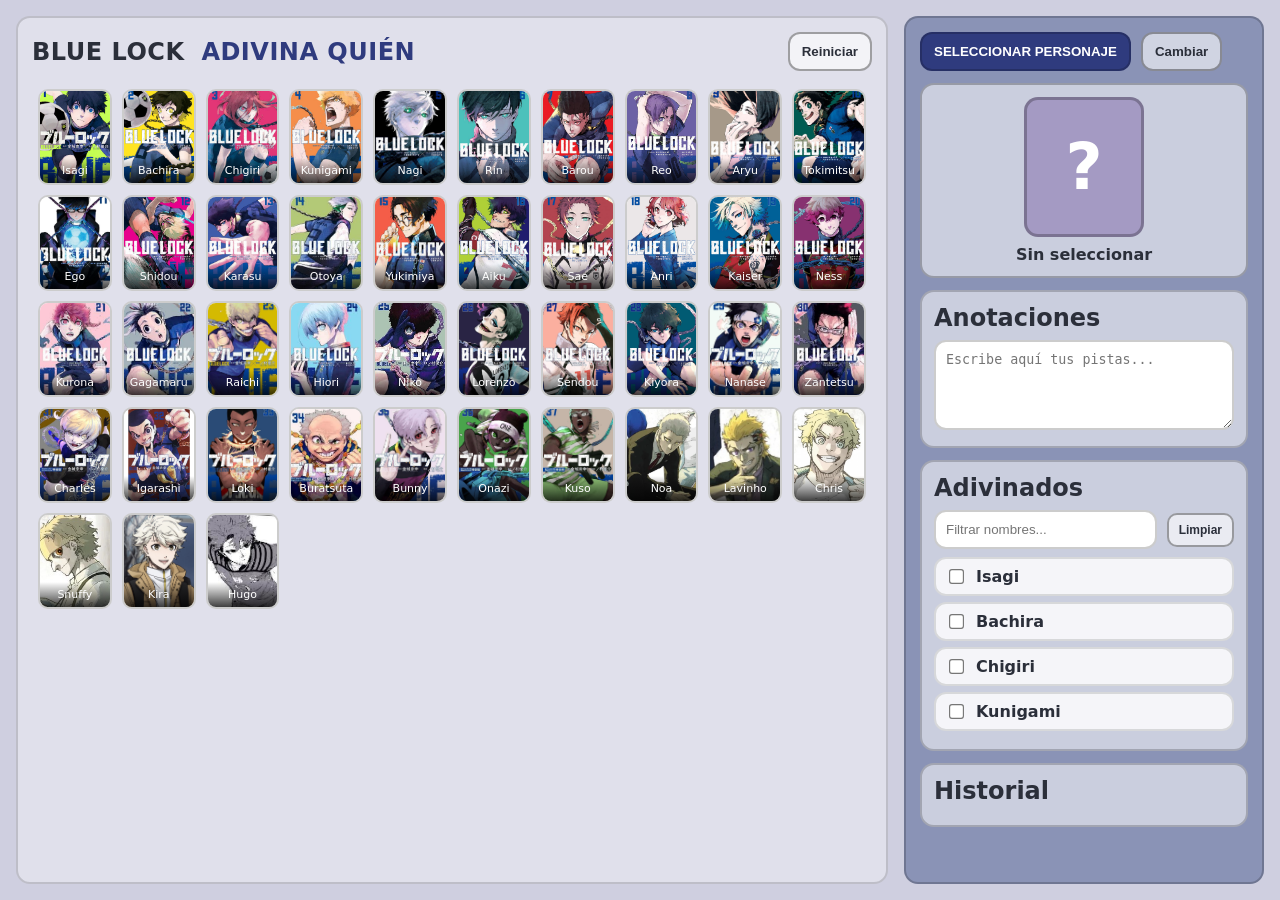
==== index.html @ eac68816 "Rename Index.html to index.html Nombre index" ====
<!DOCTYPE html>
<html lang="es">
<head>
  <meta charset="UTF-8" />
  <meta name="viewport" content="width=device-width, initial-scale=1.0"/>
  <title>Blue Lock - Adivina Quién</title>
  <link rel="stylesheet" href="styles.css" />
</head>
<body>
  <main class="layout">
    <!-- IZQUIERDA: TABLERO -->
    <section class="board">
      <header class="board__header">
        <h1 class="title">Blue Lock <span>Adivina Quién</span></h1>

        <div class="board__actions">
          <button id="btnReset" class="btn btn--ghost">Reiniciar</button>
        </div>
      </header>

      <div class="grid" id="gridCharacters">
        <!-- Se llena desde app.js -->
      </div>
    </section>

    <!-- DERECHA: PANEL -->
    <aside class="panel">
      <div class="panel__top">
        <div class="panel__row">
          <button id="btnPickRandom" class="btn btn--primary">SELECCIONAR PERSONAJE</button>
          <button id="btnChangeRandom" class="btn btn--ghost" title="Cambiar aleatorio">Cambiar</button>
        </div>

        <div class="mystery" id="mysteryBox">
          <div class="mystery__inner" id="mysteryInner">
            <span class="mystery__q">?</span>
          </div>
          <div class="mystery__name" id="mysteryName">Sin seleccionar</div>
        </div>
      </div>

      <section class="card">
        <h2 class="card__title">Anotaciones</h2>
        <textarea id="notes" class="textarea" placeholder="Escribe aquí tus pistas..."></textarea>
      </section>

      <section class="card">
        <h2 class="card__title">Adivinados</h2>

        <div class="tools">
          <input id="searchGuessed" class="input" type="text" placeholder="Filtrar nombres..." />
          <button id="btnClearGuessed" class="btn btn--ghost btn--small">Limpiar</button>
        </div>

        <ul id="guessedList" class="list">
          <!-- Se llena desde app.js -->
        </ul>
      </section>

      <section class="card">
        <h2 class="card__title">Historial</h2>
        <ul id="historyList" class="list list--history"></ul>
      </section>
    </aside>
  </main>

  <script src="app.js"></script>
</body>
</html>
---- styles.css ----
:root{
    --bg:#cfcfe0;
    --panel:#8a93b6;
    --card:#ffffff;
    --ink:#2b2f3a;
    --muted:#6a738a;
    --border:#2f3240;
    --accent:#2f3b7e;
    --accent2:#5e3b92;
  }
  
  *{ box-sizing:border-box; }
  body{
    margin:0;
    font-family: system-ui, -apple-system, Segoe UI, Roboto, Arial, sans-serif;
    background: var(--bg);
    color: var(--ink);
  }
  
  .layout{
    display:grid;
    grid-template-columns: 1fr 360px;
    gap:16px;
    padding:16px;
    min-height:100vh;
  }
  
  .board{
    background: rgba(255,255,255,.35);
    border: 2px solid rgba(0,0,0,.15);
    border-radius: 14px;
    padding: 14px;
  }
  
  .board__header{
    display:flex;
    align-items:center;
    justify-content:space-between;
    gap:12px;
    margin-bottom:12px;
  }
  
  .title{
    margin:0;
    font-weight:900;
    letter-spacing:.5px;
    text-transform:uppercase;
  }
  .title span{
    font-weight:700;
    color: var(--accent);
    margin-left:8px;
  }
  
  .board__actions{
    display:flex;
    gap:10px;
  }
  
  /* GRID */
  .grid{
    display:grid;
    grid-template-columns: repeat(auto-fill, minmax(72px, 1fr));
    gap:10px;
    padding:6px;
  }
  
  .char{
    position:relative;
    border-radius:10px;
    overflow:hidden;
    border: 2px solid rgba(0,0,0,.2);
    background:#fff;
    cursor:pointer;
    user-select:none;
    transition: transform .08s ease;
  }
  .char:hover{ transform: translateY(-2px); }
  
  .char img{
    width:100%;
    height:92px;
    object-fit:cover;
    display:block;
  }
  
  .char__label{
    position:absolute;
    left:0; right:0; bottom:0;
    padding:6px 6px;
    font-size:11px;
    background: linear-gradient(to top, rgba(0,0,0,.75), rgba(0,0,0,0));
    color:#fff;
    text-align:center;
  }
  
  /* SELECCIONADO (oscurecido) */
  .char.selected::after{
    content:"";
    position:absolute;
    inset:0;
    background: rgba(0,0,0,.55);
  }
  .char.selected::before{
    content:"✓";
    position:absolute;
    top:6px;
    right:6px;
    width:22px;
    height:22px;
    display:grid;
    place-items:center;
    border-radius:999px;
    background: rgba(255,255,255,.95);
    color:#111;
    font-weight:900;
    z-index:2;
  }
  .char.selected .char__label{ z-index:2; position:absolute; }
  
  /* PANEL */
  .panel{
    background: var(--panel);
    border-radius: 14px;
    padding: 14px;
    border: 2px solid rgba(0,0,0,.2);
    display:flex;
    flex-direction:column;
    gap:12px;
  }
  
  .panel__row{
    display:flex;
    gap:10px;
    align-items:center;
  }
  
  .btn{
    border:2px solid rgba(0,0,0,.35);
    background:#fff;
    color:var(--ink);
    border-radius: 12px;
    padding:10px 12px;
    font-weight:800;
    cursor:pointer;
  }
  .btn--primary{
    background: var(--accent);
    color:#fff;
    border-color: rgba(0,0,0,.2);
  }
  .btn--ghost{
    background: rgba(255,255,255,.6);
  }
  .btn--small{
    padding:8px 10px;
    border-radius:10px;
    font-size:12px;
  }
  
  .mystery{
    margin-top:12px;
    background: rgba(255,255,255,.55);
    border: 2px solid rgba(0,0,0,.25);
    border-radius: 14px;
    padding: 12px;
    text-align:center;
  }
  .mystery__inner{
    width:120px;
    height:140px;
    margin: 0 auto 8px;
    border-radius: 14px;
    border: 3px solid rgba(0,0,0,.25);
    background: rgba(94,59,146,.35);
    display:grid;
    place-items:center;
    overflow:hidden;
  }
  .mystery__q{
    font-size:64px;
    font-weight:900;
    color:#fff;
  }
  .mystery__inner img{
    width:100%;
    height:100%;
    object-fit:cover;
    display:block;
  }
  .mystery__name{
    font-weight:900;
    color: var(--ink);
  }
  
  /* CARDS */
  .card{
    background: rgba(255,255,255,.55);
    border: 2px solid rgba(0,0,0,.2);
    border-radius: 14px;
    padding: 12px;
  }
  .card__title{
    margin:0 0 8px;
    font-weight:900;
  }
  
  .textarea{
    width:100%;
    min-height:90px;
    resize:vertical;
    border-radius:12px;
    border:2px solid rgba(0,0,0,.2);
    padding:10px;
    outline:none;
  }
  
  .tools{
    display:flex;
    gap:10px;
    align-items:center;
    margin-bottom:8px;
  }
  .input{
    flex:1;
    border-radius:12px;
    border:2px solid rgba(0,0,0,.2);
    padding:10px;
    outline:none;
  }
  
  /* LISTAS */
  .list{
    margin:0;
    padding:0;
    list-style:none;
    max-height:180px;
    overflow:auto;
    display:flex;
    flex-direction:column;
    gap:6px;
  }
  
  .list li{
    background: rgba(255,255,255,.8);
    border: 2px solid rgba(0,0,0,.12);
    border-radius: 12px;
    padding: 8px 10px;
    display:flex;
    align-items:center;
    justify-content:space-between;
    gap:10px;
  }
  
  .list li small{ color: var(--muted); }
  
  .guessed-item{
    display:flex;
    align-items:center;
    gap:10px;
    width:100%;
  }
  .guessed-item label{
    font-weight:800;
    cursor:pointer;
  }
  .guessed-item input{
    transform: scale(1.15);
  }
  .list--history li{
    justify-content:flex-start;
  }
  .badge{
    margin-left:auto;
    font-size:12px;
    font-weight:900;
    color: var(--accent2);
  }
  @media (max-width: 980px){
    .layout{ grid-template-columns:1fr; }
    .panel{ order:-1; }
  }
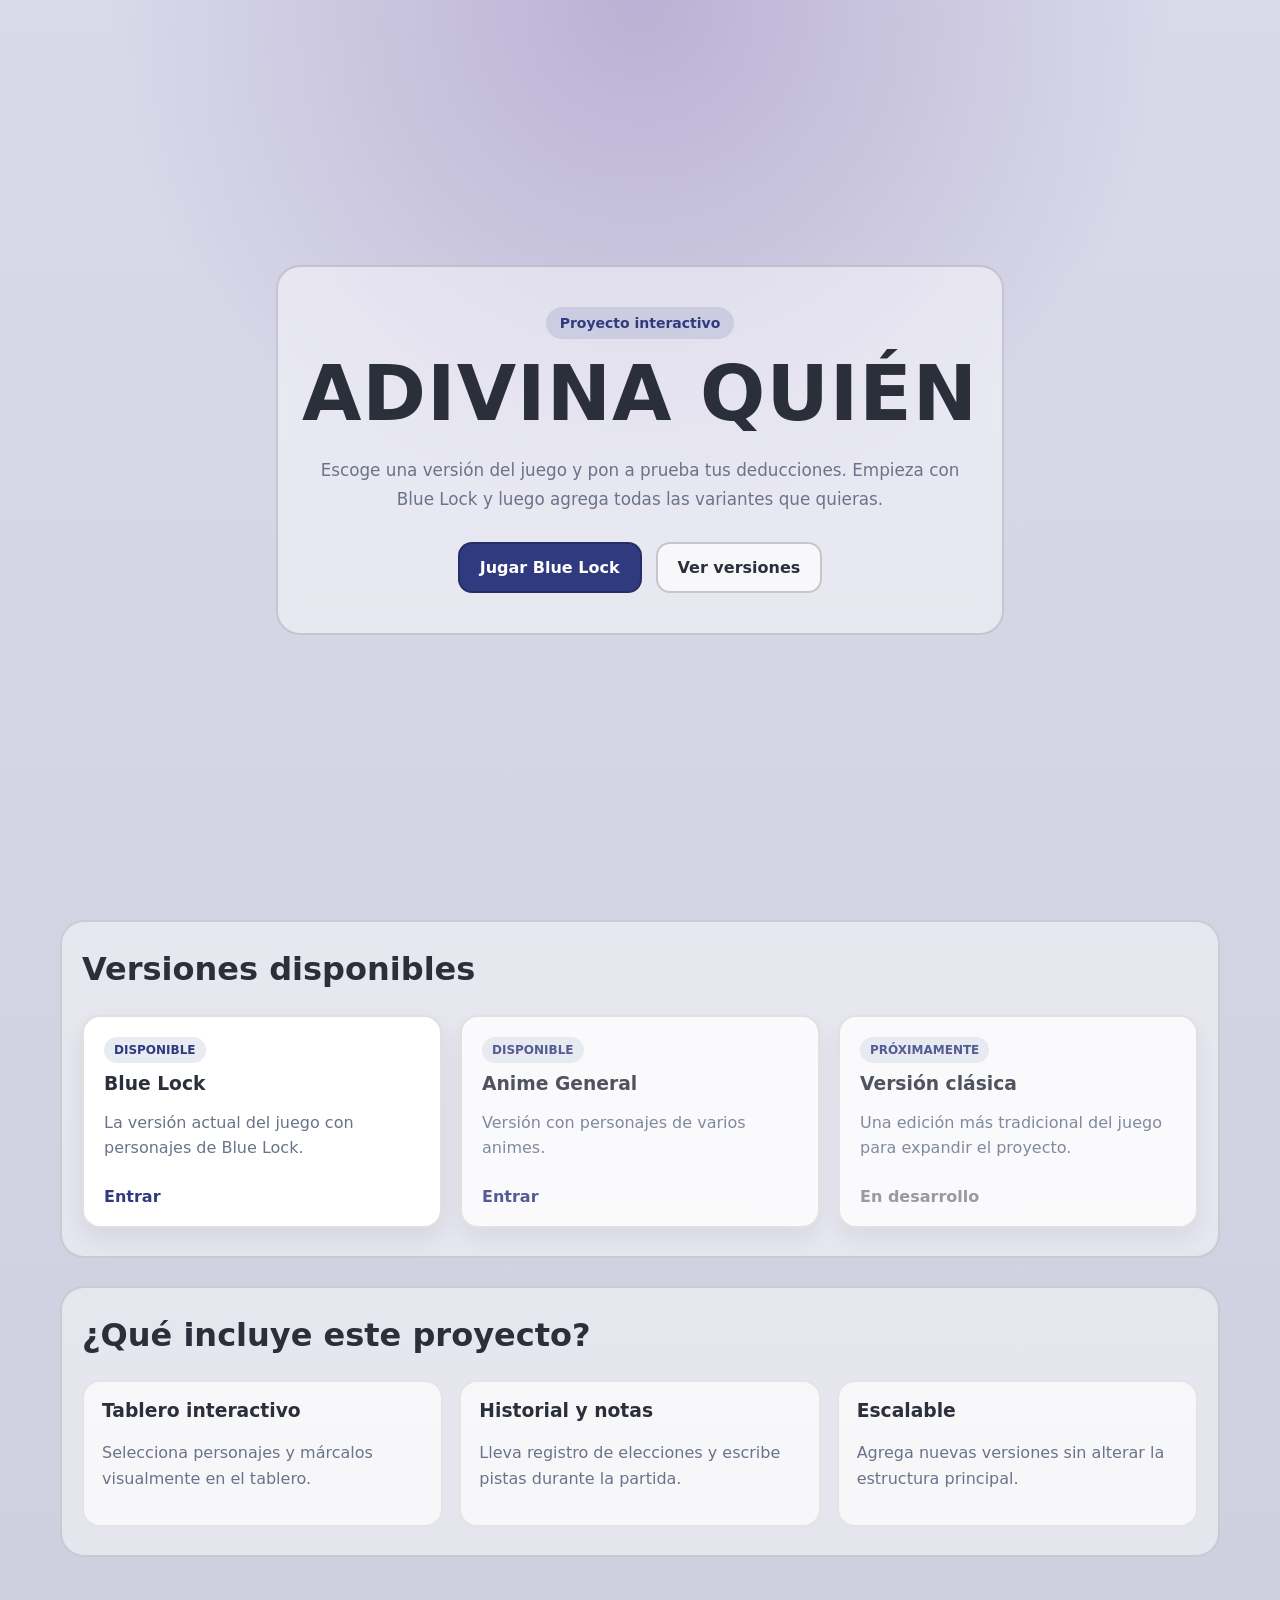
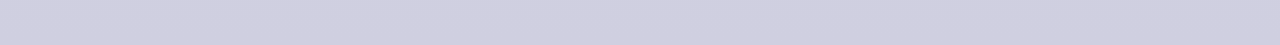
==== commit eb66891c: "Rename Index.html to index.html" ====
--- a/index.html
+++ b/index.html
@@ -2,68 +2,77 @@
 <html lang="es">
 <head>
   <meta charset="UTF-8" />
-  <meta name="viewport" content="width=device-width, initial-scale=1.0"/>
-  <title>Blue Lock - Adivina Quién</title>
-  <link rel="stylesheet" href="styles.css" />
+  <meta name="viewport" content="width=device-width, initial-scale=1.0" />
+  <title>Adivina Quién | Landing Page</title>
+  <link rel="stylesheet" href="landing.css" />
 </head>
 <body>
-  <main class="layout">
-    <!-- IZQUIERDA: TABLERO -->
-    <section class="board">
-      <header class="board__header">
-        <h1 class="title">Blue Lock <span>Adivina Quién</span></h1>
+  <header class="hero">
+    <div class="hero__content">
+      <p class="hero__tag">Proyecto interactivo</p>
+      <h1>Adivina Quién</h1>
+      <p class="hero__text">
+        Escoge una versión del juego y pon a prueba tus deducciones.
+        Empieza con Blue Lock y luego agrega todas las variantes que quieras.
+      </p>
 
-        <div class="board__actions">
-          <button id="btnReset" class="btn btn--ghost">Reiniciar</button>
-        </div>
-      </header>
+      <div class="hero__actions">
+        <a href="BlueLock/index.html" class="btn btn--primary">Jugar Blue Lock</a>
+        <a href="#versiones" class="btn btn--ghost">Ver versiones</a>
+      </div>
+    </div>
+  </header>
 
-      <div class="grid" id="gridCharacters">
-        <!-- Se llena desde app.js -->
+  <main class="main-content">
+    <section class="section" id="versiones">
+      <h2>Versiones disponibles</h2>
+      <div class="cards">
+        <article class="card">
+          <div class="card__badge">Disponible</div>
+          <h3>Blue Lock</h3>
+          <p>
+            La versión actual del juego con personajes de Blue Lock.
+          </p>
+          <a href="BlueLock/index.html" class="card__link">Entrar</a>
+        </article>
+
+        <article class="card card--disabled">
+          <div class="card__badge">Disponible</div>
+          <h3>Anime General</h3>
+          <p>
+            Versión con personajes de varios animes.
+          </p>
+          <a href="Anime/Index.html" class="card__link">Entrar</a>
+        </article>
+
+        <article class="card card--disabled">
+          <div class="card__badge">Próximamente</div>
+          <h3>Versión clásica</h3>
+          <p>
+            Una edición más tradicional del juego para expandir el proyecto.
+          </p>
+          <a href="#" class="card__link card__link--disabled">En desarrollo</a>
+        </article>
       </div>
     </section>
 
-    <!-- DERECHA: PANEL -->
-    <aside class="panel">
-      <div class="panel__top">
-        <div class="panel__row">
-          <button id="btnPickRandom" class="btn btn--primary">SELECCIONAR PERSONAJE</button>
-          <button id="btnChangeRandom" class="btn btn--ghost" title="Cambiar aleatorio">Cambiar</button>
+    <section class="section about">
+      <h2>¿Qué incluye este proyecto?</h2>
+      <div class="features">
+        <div class="feature">
+          <h3>Tablero interactivo</h3>
+          <p>Selecciona personajes y márcalos visualmente en el tablero.</p>
         </div>
-
-        <div class="mystery" id="mysteryBox">
-          <div class="mystery__inner" id="mysteryInner">
-            <span class="mystery__q">?</span>
-          </div>
-          <div class="mystery__name" id="mysteryName">Sin seleccionar</div>
+        <div class="feature">
+          <h3>Historial y notas</h3>
+          <p>Lleva registro de elecciones y escribe pistas durante la partida.</p>
+        </div>
+        <div class="feature">
+          <h3>Escalable</h3>
+          <p>Agrega nuevas versiones sin alterar la estructura principal.</p>
         </div>
       </div>
-
-      <section class="card">
-        <h2 class="card__title">Anotaciones</h2>
-        <textarea id="notes" class="textarea" placeholder="Escribe aquí tus pistas..."></textarea>
-      </section>
-
-      <section class="card">
-        <h2 class="card__title">Adivinados</h2>
-
-        <div class="tools">
-          <input id="searchGuessed" class="input" type="text" placeholder="Filtrar nombres..." />
-          <button id="btnClearGuessed" class="btn btn--ghost btn--small">Limpiar</button>
-        </div>
-
-        <ul id="guessedList" class="list">
-          <!-- Se llena desde app.js -->
-        </ul>
-      </section>
-
-      <section class="card">
-        <h2 class="card__title">Historial</h2>
-        <ul id="historyList" class="list list--history"></ul>
-      </section>
-    </aside>
+    </section>
   </main>
-
-  <script src="app.js"></script>
 </body>
 </html>
--- a/landing.css
+++ b/landing.css
@@ -0,0 +1,214 @@
+:root{
+    --bg: #cfcfe0;
+    --panel: #8a93b6;
+    --card: #ffffff;
+    --ink: #2b2f3a;
+    --muted: #6a738a;
+    --border: #2f3240;
+    --accent: #2f3b7e;
+    --accent2: #5e3b92;
+    --light: rgba(255,255,255,.7);
+  }
+  
+  *{
+    box-sizing: border-box;
+  }
+  
+  html{
+    scroll-behavior: smooth;
+  }
+  
+  body{
+    margin: 0;
+    font-family: system-ui, -apple-system, Segoe UI, Roboto, Arial, sans-serif;
+    background:
+      radial-gradient(circle at top, rgba(94,59,146,.25), transparent 30%),
+      linear-gradient(180deg, #d9d9ea 0%, #cfcfe0 100%);
+    color: var(--ink);
+  }
+  
+  .hero{
+    min-height: 100vh;
+    display: flex;
+    align-items: center;
+    justify-content: center;
+    padding: 40px 20px;
+  }
+  
+  .hero__content{
+    max-width: 850px;
+    text-align: center;
+    background: rgba(255,255,255,.45);
+    border: 2px solid rgba(0,0,0,.15);
+    border-radius: 24px;
+    padding: 40px 24px;
+    backdrop-filter: blur(6px);
+  }
+  
+  .hero__tag{
+    display: inline-block;
+    margin: 0 0 10px;
+    padding: 8px 14px;
+    border-radius: 999px;
+    background: rgba(47,59,126,.12);
+    color: var(--accent);
+    font-weight: 800;
+    font-size: 14px;
+  }
+  
+  .hero h1{
+    margin: 0;
+    font-size: clamp(2.5rem, 6vw, 5rem);
+    font-weight: 900;
+    text-transform: uppercase;
+    letter-spacing: 1px;
+  }
+  
+  .hero__text{
+    max-width: 650px;
+    margin: 18px auto 0;
+    font-size: 1.05rem;
+    line-height: 1.7;
+    color: var(--muted);
+  }
+  
+  .hero__actions{
+    margin-top: 28px;
+    display: flex;
+    justify-content: center;
+    gap: 14px;
+    flex-wrap: wrap;
+  }
+  
+  .btn{
+    text-decoration: none;
+    border-radius: 14px;
+    padding: 14px 20px;
+    font-weight: 800;
+    border: 2px solid rgba(0,0,0,.2);
+    transition: transform .15s ease, opacity .15s ease;
+  }
+  
+  .btn:hover{
+    transform: translateY(-2px);
+  }
+  
+  .btn--primary{
+    background: var(--accent);
+    color: white;
+  }
+  
+  .btn--ghost{
+    background: rgba(255,255,255,.7);
+    color: var(--ink);
+  }
+  
+  .main-content{
+    padding: 20px;
+    max-width: 1200px;
+    margin: 0 auto 40px;
+  }
+  
+  .section{
+    margin-bottom: 28px;
+    background: rgba(255,255,255,.45);
+    border: 2px solid rgba(0,0,0,.12);
+    border-radius: 24px;
+    padding: 28px 20px;
+  }
+  
+  .section h2{
+    margin-top: 0;
+    font-size: 2rem;
+  }
+  
+  .cards{
+    display: grid;
+    grid-template-columns: repeat(auto-fit, minmax(240px, 1fr));
+    gap: 18px;
+    margin-top: 18px;
+  }
+  
+  .card{
+    background: var(--card);
+    border: 2px solid rgba(0,0,0,.12);
+    border-radius: 18px;
+    padding: 20px;
+    box-shadow: 0 10px 25px rgba(0,0,0,.08);
+  }
+  
+  .card__badge{
+    display: inline-block;
+    margin-bottom: 10px;
+    padding: 6px 10px;
+    border-radius: 999px;
+    background: rgba(47,59,126,.1);
+    color: var(--accent);
+    font-size: 12px;
+    font-weight: 900;
+    text-transform: uppercase;
+  }
+  
+  .card h3{
+    margin: 0 0 10px;
+  }
+  
+  .card p{
+    color: var(--muted);
+    line-height: 1.6;
+  }
+  
+  .card__link{
+    display: inline-block;
+    margin-top: 10px;
+    text-decoration: none;
+    font-weight: 800;
+    color: var(--accent);
+  }
+  
+  .card--disabled{
+    opacity: .8;
+  }
+  
+  .card__link--disabled{
+    pointer-events: none;
+    color: #888;
+  }
+  
+  .features{
+    display: grid;
+    grid-template-columns: repeat(auto-fit, minmax(220px, 1fr));
+    gap: 16px;
+    margin-top: 18px;
+  }
+  
+  .feature{
+    background: rgba(255,255,255,.7);
+    border-radius: 18px;
+    padding: 18px;
+    border: 2px solid rgba(0,0,0,.08);
+  }
+  
+  .feature h3{
+    margin-top: 0;
+  }
+  
+  .feature p{
+    color: var(--muted);
+    line-height: 1.6;
+  }
+  
+  @media (max-width: 768px){
+    .hero{
+      min-height: auto;
+      padding-top: 50px;
+    }
+  
+    .hero__content{
+      padding: 28px 18px;
+    }
+  
+    .section h2{
+      font-size: 1.6rem;
+    }
+  }
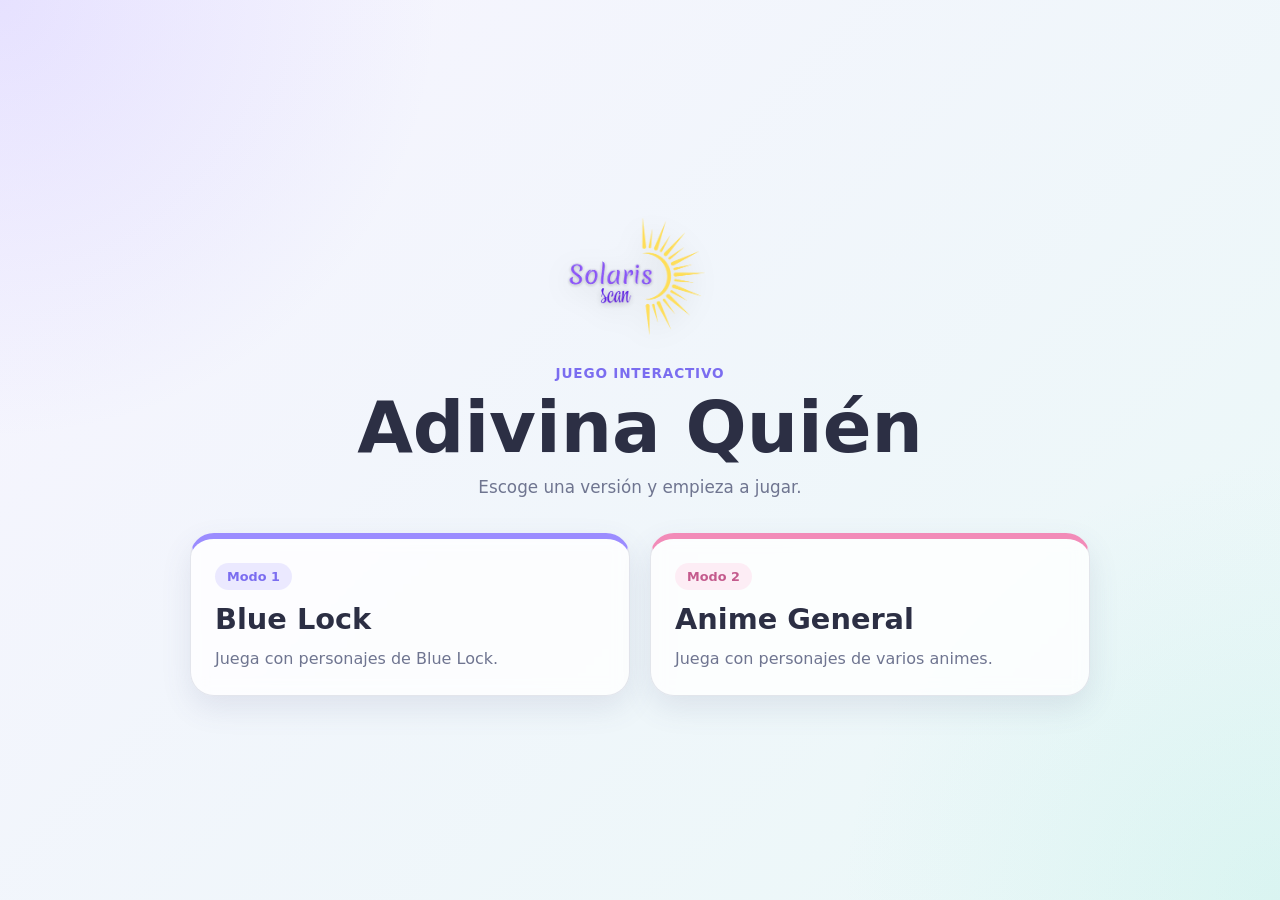
==== commit 0f39d51d: "Actualización" ====
--- a/index.html
+++ b/index.html
@@ -1,78 +1,62 @@
 <!DOCTYPE html>
 <html lang="es">
 <head>
-  <meta charset="UTF-8" />
-  <meta name="viewport" content="width=device-width, initial-scale=1.0" />
-  <title>Adivina Quién | Landing Page</title>
-  <link rel="stylesheet" href="landing.css" />
+  <meta charset="UTF-8">
+  <meta name="viewport" content="width=device-width, initial-scale=1.0">
+  <title>Adivina Quién</title>
+  <link rel="stylesheet" href="src/front/css/landing.css">
 </head>
 <body>
-  <header class="hero">
-    <div class="hero__content">
-      <p class="hero__tag">Proyecto interactivo</p>
-      <h1>Adivina Quién</h1>
-      <p class="hero__text">
-        Escoge una versión del juego y pon a prueba tus deducciones.
-        Empieza con Blue Lock y luego agrega todas las variantes que quieras.
-      </p>
 
-      <div class="hero__actions">
-        <a href="BlueLock/index.html" class="btn btn--primary">Jugar Blue Lock</a>
-        <a href="#versiones" class="btn btn--ghost">Ver versiones</a>
-      </div>
-    </div>
-  </header>
+<main class="home">
 
-  <main class="main-content">
-    <section class="section" id="versiones">
-      <h2>Versiones disponibles</h2>
-      <div class="cards">
-        <article class="card">
-          <div class="card__badge">Disponible</div>
-          <h3>Blue Lock</h3>
-          <p>
-            La versión actual del juego con personajes de Blue Lock.
-          </p>
-          <a href="BlueLock/index.html" class="card__link">Entrar</a>
-        </article>
+<section class="hero">
 
-        <article class="card card--disabled">
-          <div class="card__badge">Disponible</div>
-          <h3>Anime General</h3>
-          <p>
-            Versión con personajes de varios animes.
-          </p>
-          <a href="Anime/Index.html" class="card__link">Entrar</a>
-        </article>
+<img 
+  src="assets/img/logo.webp"
+  alt="Logo del juego"
+  class="hero__logo"
+>
 
-        <article class="card card--disabled">
-          <div class="card__badge">Próximamente</div>
-          <h3>Versión clásica</h3>
-          <p>
-            Una edición más tradicional del juego para expandir el proyecto.
-          </p>
-          <a href="#" class="card__link card__link--disabled">En desarrollo</a>
-        </article>
-      </div>
-    </section>
+<p class="hero__tag">Juego interactivo</p>
 
-    <section class="section about">
-      <h2>¿Qué incluye este proyecto?</h2>
-      <div class="features">
-        <div class="feature">
-          <h3>Tablero interactivo</h3>
-          <p>Selecciona personajes y márcalos visualmente en el tablero.</p>
-        </div>
-        <div class="feature">
-          <h3>Historial y notas</h3>
-          <p>Lleva registro de elecciones y escribe pistas durante la partida.</p>
-        </div>
-        <div class="feature">
-          <h3>Escalable</h3>
-          <p>Agrega nuevas versiones sin alterar la estructura principal.</p>
-        </div>
-      </div>
-    </section>
-  </main>
+<h1 class="hero__title">
+  Adivina Quién
+</h1>
+
+<p class="hero__text">
+  Escoge una versión y empieza a jugar.
+</p>
+
+</section>
+
+
+<section class="games">
+
+<a href="src/front/pages/blue-lock.html" class="game-card game-card--blue">
+
+<span class="game-card__label">Modo 1</span>
+
+<h2>Blue Lock</h2>
+
+<p>Juega con personajes de Blue Lock.</p>
+
+</a>
+
+
+<a href="src/front/pages/anime-general.html" class="game-card game-card--pink">
+
+<span class="game-card__label">Modo 2</span>
+
+<h2>Anime General</h2>
+
+<p>Juega con personajes de varios animes.</p>
+
+</a>
+
+</section>
+
+</main>
+
 </body>
-</html>
+</html>
--- a/src/front/css/landing.css
+++ b/src/front/css/landing.css
@@ -0,0 +1,149 @@
+:root{
+  --bg1: #f7f4ff;
+  --bg2: #eaf8f7;
+  --card: rgba(255,255,255,0.8);
+  --text: #2c2f44;
+  --muted: #6f7590;
+  --border: rgba(80, 90, 130, 0.15);
+
+  --violet: #9b8cff;
+  --violet-dark: #7b6df0;
+
+  --mint: #8ee3d6;
+  --mint-dark: #62cdbd;
+
+  --pink: #ffb7d5;
+  --pink-dark: #f28bb8;
+
+  --shadow: 0 12px 30px rgba(80, 90, 130, 0.12);
+}
+
+*{
+  box-sizing: border-box;
+}
+
+body{
+  margin: 0;
+  font-family: system-ui, -apple-system, Segoe UI, Roboto, Arial, sans-serif;
+  color: var(--text);
+  background:
+    radial-gradient(circle at top left, rgba(155,140,255,0.18), transparent 28%),
+    radial-gradient(circle at bottom right, rgba(142,227,214,0.18), transparent 28%),
+    linear-gradient(135deg, var(--bg1), var(--bg2));
+  min-height: 100vh;
+}
+
+.home{
+  width: min(100% - 32px, 900px);
+  margin: 0 auto;
+  min-height: 100vh;
+  display: flex;
+  flex-direction: column;
+  justify-content: center;
+  gap: 36px;
+  padding: 32px 0;
+}
+
+.hero{
+  text-align: center;
+}
+
+.hero__tag{
+  margin: 0 0 10px;
+  color: var(--violet-dark);
+  font-weight: 700;
+  letter-spacing: 0.06em;
+  text-transform: uppercase;
+  font-size: 0.85rem;
+}
+
+.hero__title{
+  margin: 0;
+  font-size: clamp(2.5rem, 7vw, 4.5rem);
+  line-height: 1;
+  font-weight: 900;
+}
+
+.hero__text{
+  margin: 14px 0 0;
+  color: var(--muted);
+  font-size: 1.05rem;
+}
+
+.games{
+  display: grid;
+  grid-template-columns: repeat(2, minmax(0, 1fr));
+  gap: 20px;
+}
+
+.game-card{
+  text-decoration: none;
+  color: inherit;
+  background: var(--card);
+  border: 1px solid var(--border);
+  border-radius: 24px;
+  padding: 24px;
+  box-shadow: var(--shadow);
+  backdrop-filter: blur(8px);
+  transition: transform 0.18s ease, box-shadow 0.18s ease;
+}
+
+.game-card:hover{
+  transform: translateY(-4px);
+  box-shadow: 0 18px 34px rgba(80, 90, 130, 0.16);
+}
+
+.game-card__label{
+  display: inline-block;
+  margin-bottom: 12px;
+  padding: 6px 12px;
+  border-radius: 999px;
+  font-size: 0.8rem;
+  font-weight: 700;
+}
+
+.game-card h2{
+  margin: 0 0 10px;
+  font-size: 1.8rem;
+}
+
+.game-card p{
+  margin: 0;
+  color: var(--muted);
+  line-height: 1.6;
+}
+
+.game-card--blue{
+  border-top: 6px solid var(--violet);
+}
+
+.game-card--blue .game-card__label{
+  background: rgba(155,140,255,0.18);
+  color: var(--violet-dark);
+}
+
+.game-card--pink{
+  border-top: 6px solid var(--pink-dark);
+}
+
+.game-card--pink .game-card__label{
+  background: rgba(255,183,213,0.24);
+  color: #c45a8d;
+}
+
+@media (max-width: 700px){
+  .games{
+    grid-template-columns: 1fr;
+  }
+
+  .home{
+    width: min(100% - 20px, 900px);
+  }
+}
+
+.hero__logo{
+  width: 180px;
+  height:auto;
+  margin-bottom:14px;
+  filter: drop-shadow(0 6px 14px rgba(0,0,0,.15));
+}
